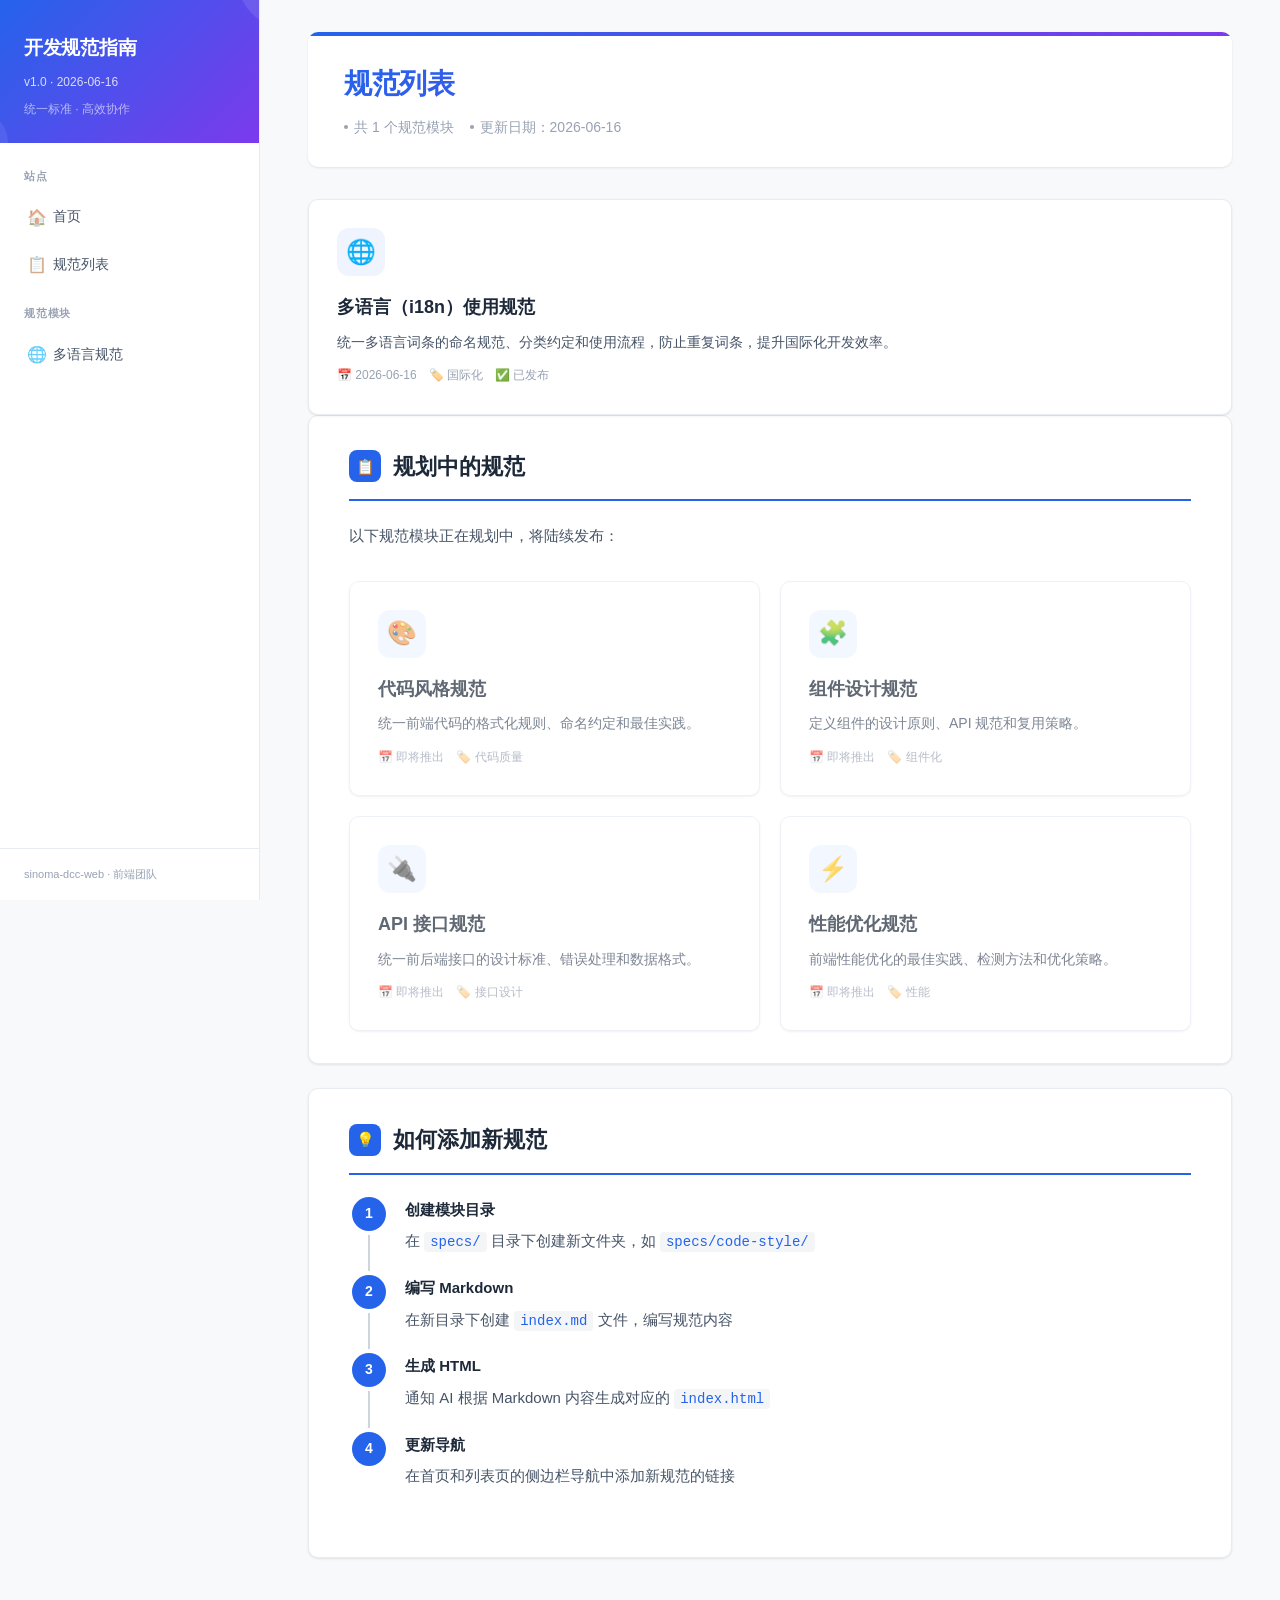
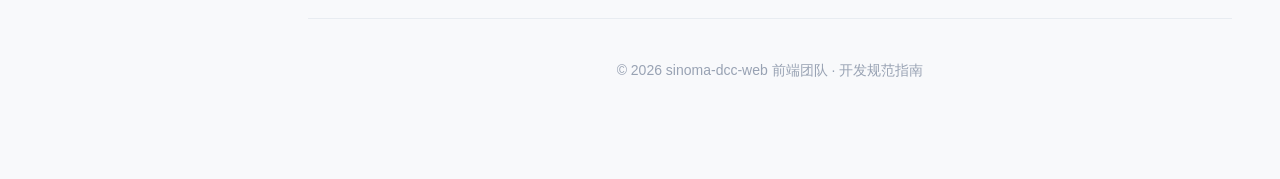
==== specs/index.html @ 853008f9 "feat: 创建静态网站结构，包含首页、规范列表和多语言规范页面 - 创建全局样式文件 assets/css/style.css - 创建全局脚本文件 assets/js/main.js - 创建首页" ====
<!DOCTYPE html>
<html lang="zh-CN">
<head>
<meta charset="UTF-8">
<meta name="viewport" content="width=device-width, initial-scale=1.0">
<title>规范列表 - 开发规范指南</title>
<link rel="stylesheet" href="../assets/css/style.css">
</head>
<body>

<div class="sidebar-toggle" onclick="toggleSidebar()" aria-label="Toggle menu">&#9776;</div>
<div class="sidebar-overlay" onclick="toggleSidebar()"></div>

<div class="layout">

  <aside class="sidebar">
    <div class="sidebar-header">
      <h1>开发规范指南</h1>
      <div class="version">v1.0 &middot; 2026-06-16</div>
      <div class="tagline">统一标准 · 高效协作</div>
    </div>
    <nav class="sidebar-nav">
      <div class="nav-group">站点</div>
      <a href="../index.html"><span class="icon">🏠</span>首页</a>
      <a href="index.html" class="active"><span class="icon">📋</span>规范列表</a>
      <div class="nav-group">规范模块</div>
      <a href="i18n/index.html"><span class="icon">🌐</span>多语言规范</a>
    </nav>
    <div class="sidebar-footer">
      sinoma-dcc-web &middot; 前端团队
    </div>
  </aside>

  <div class="main">
    <div class="content">

      <div class="page-header">
        <h2>规范列表</h2>
        <div class="meta">
          <span><span class="dot"></span>共 1 个规范模块</span>
          <span><span class="dot"></span>更新日期：2026-06-16</span>
        </div>
      </div>

      <div class="card-grid">
        <a href="i18n/index.html" class="card-item">
          <div class="card-icon">🌐</div>
          <div class="card-title">多语言（i18n）使用规范</div>
          <div class="card-desc">统一多语言词条的命名规范、分类约定和使用流程，防止重复词条，提升国际化开发效率。</div>
          <div class="card-meta">
            <span>📅 2026-06-16</span>
            <span>🏷️ 国际化</span>
            <span>✅ 已发布</span>
          </div>
        </a>
      </div>

      <div class="section">
        <h2><span class="num">📋</span>规划中的规范</h2>
        <p>以下规范模块正在规划中，将陆续发布：</p>
        <div class="card-grid">
          <div class="card-item" style="opacity: 0.7; pointer-events: none;">
            <div class="card-icon">🎨</div>
            <div class="card-title">代码风格规范</div>
            <div class="card-desc">统一前端代码的格式化规则、命名约定和最佳实践。</div>
            <div class="card-meta">
              <span>📅 即将推出</span>
              <span>🏷️ 代码质量</span>
            </div>
          </div>
          <div class="card-item" style="opacity: 0.7; pointer-events: none;">
            <div class="card-icon">🧩</div>
            <div class="card-title">组件设计规范</div>
            <div class="card-desc">定义组件的设计原则、API 规范和复用策略。</div>
            <div class="card-meta">
              <span>📅 即将推出</span>
              <span>🏷️ 组件化</span>
            </div>
          </div>
          <div class="card-item" style="opacity: 0.7; pointer-events: none;">
            <div class="card-icon">🔌</div>
            <div class="card-title">API 接口规范</div>
            <div class="card-desc">统一前后端接口的设计标准、错误处理和数据格式。</div>
            <div class="card-meta">
              <span>📅 即将推出</span>
              <span>🏷️ 接口设计</span>
            </div>
          </div>
          <div class="card-item" style="opacity: 0.7; pointer-events: none;">
            <div class="card-icon">⚡</div>
            <div class="card-title">性能优化规范</div>
            <div class="card-desc">前端性能优化的最佳实践、检测方法和优化策略。</div>
            <div class="card-meta">
              <span>📅 即将推出</span>
              <span>🏷️ 性能</span>
            </div>
          </div>
        </div>
      </div>

      <div class="section">
        <h2><span class="num">💡</span>如何添加新规范</h2>
        <div class="flow">
          <div class="flow-step">
            <div class="flow-num"><div class="circle">1</div><div class="line"></div></div>
            <div class="flow-content">
              <div class="title">创建模块目录</div>
              <p>在 <code>specs/</code> 目录下创建新文件夹，如 <code>specs/code-style/</code></p>
            </div>
          </div>
          <div class="flow-step">
            <div class="flow-num"><div class="circle">2</div><div class="line"></div></div>
            <div class="flow-content">
              <div class="title">编写 Markdown</div>
              <p>在新目录下创建 <code>index.md</code> 文件，编写规范内容</p>
            </div>
          </div>
          <div class="flow-step">
            <div class="flow-num"><div class="circle">3</div><div class="line"></div></div>
            <div class="flow-content">
              <div class="title">生成 HTML</div>
              <p>通知 AI 根据 Markdown 内容生成对应的 <code>index.html</code></p>
            </div>
          </div>
          <div class="flow-step">
            <div class="flow-num"><div class="circle">4</div></div>
            <div class="flow-content">
              <div class="title">更新导航</div>
              <p>在首页和列表页的侧边栏导航中添加新规范的链接</p>
            </div>
          </div>
        </div>
      </div>

      <div class="site-footer">
        <p>© 2026 sinoma-dcc-web 前端团队 · 开发规范指南</p>
      </div>

    </div>
  </div>

</div>

<button class="back-top" id="backTop" onclick="window.scrollTo({top:0})" aria-label="Back to top">&#8593;</button>

<script src="../assets/js/main.js"></script>
</body>
</html>
---- assets/css/style.css ----
:root {
  --bg: #f8f9fb;
  --card: #fff;
  --border: #e8ecf1;
  --text: #1d2939;
  --text2: #475467;
  --text3: #98a2b3;
  --accent: #2563eb;
  --accent-light: #eff4ff;
  --green: #12b76a;
  --green-light: #ecfdf3;
  --red: #f04438;
  --red-light: #fef3f2;
  --orange: #f79009;
  --orange-light: #fffaeb;
  --purple: #9e77ed;
  --purple-light: #f4ebff;
  --code-bg: #f4f5f7;
  --shadow: 0 1px 3px rgba(0,0,0,.06), 0 1px 2px rgba(0,0,0,.04);
  --radius: 10px;
  --sidebar-w: 260px;
}

* { margin:0; padding:0; box-sizing:border-box; }
html { scroll-behavior: smooth; scroll-padding-top: 24px; }
body {
  font-family: -apple-system, BlinkMacSystemFont, "Segoe UI", "PingFang SC", "Hiragino Sans GB", "Microsoft YaHei", sans-serif;
  background: var(--bg);
  color: var(--text);
  line-height: 1.7;
  -webkit-font-smoothing: antialiased;
}

.layout {
  display: flex;
  min-height: 100vh;
}

.sidebar {
  width: var(--sidebar-w);
  position: fixed;
  top: 0;
  left: 0;
  bottom: 0;
  background: #fff;
  border-right: 1px solid var(--border);
  display: flex;
  flex-direction: column;
  z-index: 100;
  transition: transform .25s ease;
}
.sidebar-header {
  padding: 32px 24px 24px;
  border-bottom: none;
  background: linear-gradient(135deg, #2563eb 0%, #7c3aed 100%);
  color: #fff;
  position: relative;
  overflow: hidden;
}
.sidebar-header::after {
  content: '';
  position: absolute;
  top: -50%;
  right: -30%;
  width: 100px;
  height: 100px;
  border-radius: 50%;
  background: rgba(255,255,255,.1);
}
.sidebar-header::before {
  content: '';
  position: absolute;
  bottom: -20%;
  left: -20%;
  width: 60px;
  height: 60px;
  border-radius: 50%;
  background: rgba(255,255,255,.08);
}
.sidebar-header h1 {
  font-size: 19px;
  font-weight: 700;
  margin-bottom: 8px;
  letter-spacing: -.3px;
  position: relative;
  z-index: 1;
}
.sidebar-header .version {
  font-size: 12px;
  opacity: .8;
  position: relative;
  z-index: 1;
}
.sidebar-header .tagline {
  font-size: 12px;
  opacity: .6;
  margin-top: 6px;
  position: relative;
  z-index: 1;
}
.sidebar-nav {
  flex: 1;
  overflow-y: auto;
  padding: 8px 0;
}
.sidebar-nav::-webkit-scrollbar { width: 4px; }
.sidebar-nav::-webkit-scrollbar-thumb { background: #d0d5dd; border-radius: 4px; }
.sidebar-nav a {
  display: flex;
  align-items: center;
  padding: 10px 24px;
  font-size: 14px;
  color: var(--text2);
  text-decoration: none;
  border-left: 3px solid transparent;
  transition: all .15s ease;
  gap: 8px;
}
.sidebar-nav a:hover {
  color: var(--accent);
  background: var(--accent-light);
}
.sidebar-nav a.active {
  color: var(--accent);
  font-weight: 600;
  border-left-color: var(--accent);
  background: var(--accent-light);
}
.sidebar-nav .nav-group {
  font-size: 11px;
  font-weight: 700;
  text-transform: uppercase;
  letter-spacing: .8px;
  color: var(--text3);
  padding: 16px 24px 8px;
}
.sidebar-nav a.sub {
  padding-left: 40px;
  font-size: 13px;
}
.sidebar-nav .icon {
  font-size: 16px;
  opacity: .6;
  width: 18px;
  text-align: center;
  flex-shrink: 0;
}
.sidebar-footer {
  padding: 16px 24px;
  border-top: 1px solid var(--border);
  font-size: 11px;
  color: var(--text3);
}

.sidebar-toggle {
  display: none;
  position: fixed;
  top: 12px;
  left: 12px;
  z-index: 200;
  width: 40px;
  height: 40px;
  border-radius: 10px;
  background: #fff;
  border: 1px solid var(--border);
  box-shadow: var(--shadow);
  cursor: pointer;
  align-items: center;
  justify-content: center;
  font-size: 20px;
  color: var(--text2);
}
.sidebar-overlay {
  display: none;
  position: fixed;
  inset: 0;
  background: rgba(0,0,0,.3);
  z-index: 90;
}

.main {
  flex: 1;
  margin-left: var(--sidebar-w);
  min-width: 0;
}
.content {
  padding: 32px 48px 60px;
}

.page-header {
  padding: 28px 0 24px;
  margin-bottom: 28px;
  border-bottom: none;
  background: var(--card);
  border-radius: var(--radius);
  padding: 28px 36px;
  box-shadow: var(--shadow);
  position: relative;
  overflow: hidden;
}
.page-header::before {
  content: '';
  position: absolute;
  top: 0;
  left: 0;
  right: 0;
  height: 4px;
  background: linear-gradient(90deg, #2563eb, #7c3aed);
  border-radius: var(--radius) var(--radius) 0 0;
}
.page-header h2 {
  font-size: 28px;
  font-weight: 800;
  letter-spacing: -.5px;
  margin-bottom: 8px;
  background: linear-gradient(135deg, #2563eb, #7c3aed);
  -webkit-background-clip: text;
  -webkit-text-fill-color: transparent;
  background-clip: text;
}
.page-header .meta {
  font-size: 14px;
  color: var(--text3);
  display: flex;
  flex-wrap: wrap;
  gap: 4px 16px;
}
.page-header .meta span {
  display: flex;
  align-items: center;
  gap: 6px;
}
.page-header .meta .dot {
  width: 4px;
  height: 4px;
  border-radius: 50%;
  background: var(--text3);
}
.page-header .actions {
  position: absolute;
  right: 36px;
  top: 50%;
  transform: translateY(-50%);
  display: flex;
  gap: 8px;
}

.section {
  background: var(--card);
  border: 1px solid var(--border);
  border-radius: var(--radius);
  padding: 32px 40px;
  margin-bottom: 24px;
  box-shadow: var(--shadow);
}
.section h2 {
  font-size: 22px;
  font-weight: 700;
  color: var(--text);
  margin-bottom: 22px;
  padding-bottom: 14px;
  border-bottom: 2px solid var(--accent);
  display: flex;
  align-items: center;
  gap: 12px;
}
.section h2 .num {
  display: inline-flex;
  align-items: center;
  justify-content: center;
  width: 32px;
  height: 32px;
  border-radius: 8px;
  background: var(--accent);
  color: #fff;
  font-size: 15px;
  font-weight: 700;
  flex-shrink: 0;
}
.section h3 {
  font-size: 18px;
  font-weight: 600;
  color: var(--text);
  margin: 24px 0 12px;
  padding-left: 12px;
  border-left: 3px solid var(--accent);
}
.section h4 {
  font-size: 15px;
  font-weight: 600;
  color: var(--text2);
  margin: 16px 0 8px;
}
.section p, .section li { font-size: 15px; color: var(--text2); }
.section p { margin-bottom: 12px; }
.section ul, .section ol { padding-left: 20px; margin-bottom: 12px; }
.section li { margin-bottom: 4px; }

pre {
  background: var(--code-bg);
  border: 1px solid var(--border);
  border-radius: 8px;
  padding: 18px 24px;
  font-size: 14px;
  font-family: "SF Mono", "Fira Code", "Cascadia Code", Consolas, monospace;
  line-height: 1.8;
  overflow-x: auto;
  margin-bottom: 16px;
  color: var(--text2);
}
code {
  background: var(--code-bg);
  padding: 2px 6px;
  border-radius: 4px;
  font-size: 14px;
  font-family: "SF Mono", "Fira Code", "Cascadia Code", Consolas, monospace;
  color: var(--accent);
}
pre code { background: none; padding: 0; color: var(--text2); }

.table-wrap { overflow-x: auto; margin-bottom: 16px; }
table {
  width: 100%;
  border-collapse: collapse;
  font-size: 14px;
}
th {
  background: var(--accent-light);
  color: var(--accent);
  font-weight: 600;
  text-align: left;
  padding: 12px 18px;
  white-space: nowrap;
  border-bottom: 2px solid var(--accent);
  font-size: 13px;
  text-transform: uppercase;
  letter-spacing: .3px;
}
td {
  padding: 11px 18px;
  border-bottom: 1px solid var(--border);
  color: var(--text2);
  vertical-align: top;
}
tr:last-child td { border-bottom: none; }
tr:hover td { background: #f8fafc; }
td code { font-size: 13px; }

.callout {
  border-radius: 8px;
  padding: 16px 20px;
  margin-bottom: 16px;
  font-size: 14px;
  display: flex;
  gap: 12px;
  align-items: flex-start;
}
.callout-icon { font-size: 18px; flex-shrink: 0; line-height: 1.7; }
.callout-blue { background: var(--accent-light); color: var(--accent); border: 1px solid #bfdbfe; }
.callout-green { background: var(--green-light); color: #054f31; border: 1px solid #a7f3d0; }
.callout-red { background: var(--red-light); color: #7a271a; border: 1px solid #fecaca; }
.callout-orange { background: var(--orange-light); color: #7a2e0e; border: 1px solid #fed7aa; }
.callout-purple { background: var(--purple-light); color: #4a1d96; border: 1px solid #d6bbfb; }

.badge {
  display: inline-flex;
  align-items: center;
  font-size: 12px;
  font-weight: 600;
  padding: 3px 10px;
  border-radius: 4px;
  vertical-align: middle;
}
.badge-blue { background: var(--accent-light); color: var(--accent); }
.badge-green { background: var(--green-light); color: var(--green); }
.badge-red { background: var(--red-light); color: var(--red); }
.badge-orange { background: var(--orange-light); color: var(--orange); }

.example {
  display: flex;
  gap: 16px;
  margin-bottom: 12px;
}
.example-col {
  flex: 1;
  min-width: 0;
}
.example-label {
  font-size: 12px;
  font-weight: 700;
  text-transform: uppercase;
  letter-spacing: .5px;
  margin-bottom: 6px;
}
.example-label.good { color: var(--green); }
.example-label.bad { color: var(--red); }
.example pre { margin-bottom: 0; }

.flow {
  display: flex;
  flex-direction: column;
  gap: 0;
  margin-bottom: 16px;
}
.flow-step {
  display: flex;
  align-items: stretch;
  gap: 16px;
}
.flow-num {
  width: 40px;
  display: flex;
  flex-direction: column;
  align-items: center;
  flex-shrink: 0;
}
.flow-num .circle {
  width: 34px;
  height: 34px;
  border-radius: 50%;
  background: var(--accent);
  color: #fff;
  font-size: 14px;
  font-weight: 700;
  display: flex;
  align-items: center;
  justify-content: center;
  flex-shrink: 0;
}
.flow-num .line {
  flex: 1;
  width: 2px;
  background: #d0d5dd;
  margin: 4px 0;
}
.flow-content {
  flex: 1;
  padding-bottom: 20px;
}
.flow-content .title {
  font-size: 15px;
  font-weight: 600;
  color: var(--text);
  margin-bottom: 6px;
}
.flow-content p { margin-bottom: 0; }

.faq-item {
  border: 1px solid var(--border);
  border-radius: 8px;
  margin-bottom: 10px;
  overflow: hidden;
}
.faq-q {
  padding: 12px 16px;
  font-size: 15px;
  font-weight: 600;
  color: var(--text);
  background: #f8fafc;
  cursor: default;
  display: flex;
  gap: 8px;
}
.faq-q .q-mark {
  color: var(--accent);
  font-weight: 700;
  flex-shrink: 0;
  line-height: 1;
}
.faq-a {
  padding: 12px 16px 12px 36px;
  font-size: 14px;
  color: var(--text2);
  border-top: 1px solid var(--border);
}

.phase-tag {
  display: inline-block;
  font-size: 13px;
  font-weight: 600;
  padding: 3px 10px;
  border-radius: 4px;
}
.phase-now { background: var(--green-light); color: var(--green); }
.phase-soon { background: var(--orange-light); color: var(--orange); }
.phase-future { background: var(--purple-light); color: var(--purple); }

.arch {
  background: var(--code-bg);
  border: 1px solid var(--border);
  border-radius: 8px;
  padding: 24px;
  margin-bottom: 16px;
  text-align: center;
}
.arch-row {
  display: flex;
  align-items: center;
  justify-content: center;
  gap: 16px;
  margin-bottom: 8px;
}
.arch-box {
  background: var(--card);
  border: 2px solid var(--accent);
  border-radius: 8px;
  padding: 14px 32px;
  font-size: 15px;
  font-weight: 600;
  color: var(--accent);
  min-width: 160px;
}
.arch-detail {
  background: var(--card);
  border: 1px solid var(--border);
  border-radius: 6px;
  padding: 10px 20px;
  font-size: 13px;
  color: var(--text3);
}
.arch-arrow { color: var(--text3); font-size: 20px; }
.arch-label {
  font-size: 13px;
  color: var(--text3);
  background: var(--accent-light);
  padding: 2px 8px;
  border-radius: 4px;
}

.cat-list {
  display: flex;
  flex-wrap: wrap;
  gap: 6px 16px;
  margin-top: 12px;
  font-size: 14px;
  color: var(--text2);
  line-height: 2;
}
.cat-list code {
  font-size: 13px;
  color: var(--accent);
}

.decision {
  background: var(--code-bg);
  border: 1px solid var(--border);
  border-radius: 8px;
  padding: 20px 24px;
  margin-bottom: 16px;
  font-size: 15px;
}
.decision-row {
  display: flex;
  align-items: baseline;
  gap: 8px;
  margin-bottom: 6px;
}
.decision-if { color: var(--accent); font-weight: 600; white-space: nowrap; }
.decision-key {
  font-family: "SF Mono", "Fira Code", Consolas, monospace;
  font-size: 14px;
  background: var(--card);
  padding: 2px 8px;
  border-radius: 4px;
  border: 1px solid var(--border);
}

.back-top {
  position: fixed;
  right: 24px;
  bottom: 24px;
  width: 40px;
  height: 40px;
  border-radius: 50%;
  background: var(--accent);
  color: #fff;
  border: none;
  cursor: pointer;
  box-shadow: 0 2px 12px rgba(37,99,235,.3);
  display: flex;
  align-items: center;
  justify-content: center;
  font-size: 18px;
  opacity: 0;
  transform: translateY(10px);
  transition: all .2s ease;
  z-index: 50;
}
.back-top.visible { opacity: 1; transform: translateY(0); }
.back-top:hover { background: #1d4ed8; }

.card-grid {
  display: grid;
  grid-template-columns: repeat(auto-fit, minmax(280px, 1fr));
  gap: 20px;
  margin-top: 32px;
}
.card-item {
  background: var(--card);
  border: 1px solid var(--border);
  border-radius: var(--radius);
  padding: 28px;
  box-shadow: var(--shadow);
  transition: all .2s ease;
  text-decoration: none;
  color: inherit;
}
.card-item:hover {
  transform: translateY(-2px);
  box-shadow: 0 4px 12px rgba(0,0,0,.1);
  border-color: var(--accent);
}
.card-item .card-icon {
  width: 48px;
  height: 48px;
  border-radius: 12px;
  background: var(--accent-light);
  display: flex;
  align-items: center;
  justify-content: center;
  font-size: 24px;
  margin-bottom: 16px;
}
.card-item .card-title {
  font-size: 18px;
  font-weight: 700;
  color: var(--text);
  margin-bottom: 8px;
}
.card-item .card-desc {
  font-size: 14px;
  color: var(--text2);
  margin-bottom: 12px;
  line-height: 1.6;
}
.card-item .card-meta {
  display: flex;
  gap: 12px;
  font-size: 12px;
  color: var(--text3);
}
.card-item .card-meta span {
  display: flex;
  align-items: center;
  gap: 4px;
}

.site-footer {
  padding: 40px 0;
  margin-top: 60px;
  border-top: 1px solid var(--border);
  text-align: center;
}
.site-footer p {
  font-size: 14px;
  color: var(--text3);
}

@media (max-width: 900px) {
  .sidebar { transform: translateX(-100%); }
  .sidebar.open { transform: translateX(0); }
  .sidebar-overlay.open { display: block; }
  .sidebar-toggle { display: flex; }
  .main { margin-left: 0; }
  .content { padding: 24px 20px 60px; padding-top: 60px; }
  .card-grid { grid-template-columns: 1fr; }
}
@media (max-width: 640px) {
  .section { padding: 20px 16px; }
  .page-header h2 { font-size: 26px; }
  .example { flex-direction: column; }
}
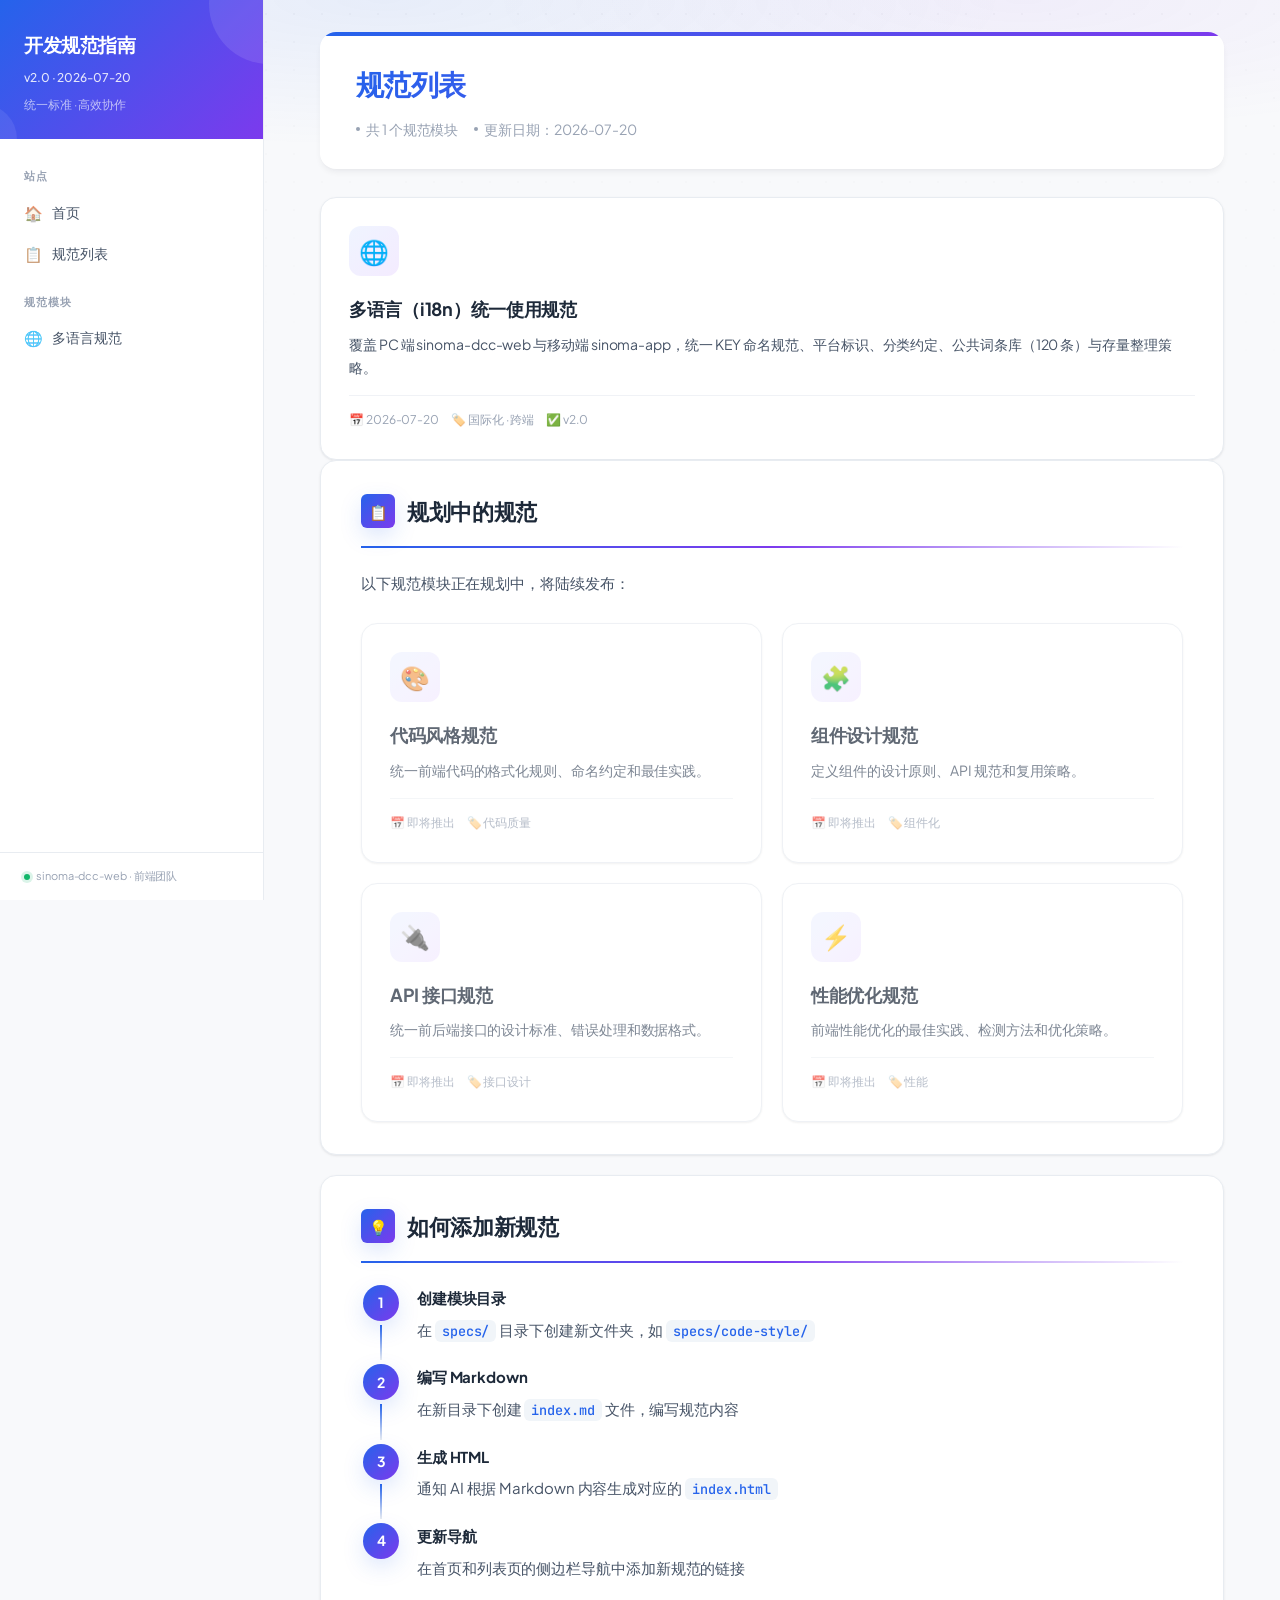
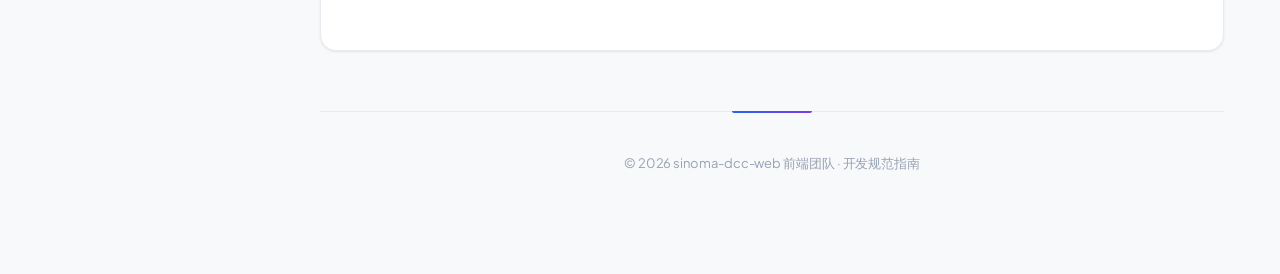
==== commit 78c091cb: "feat: i18n 规范升级到 v2.0，覆盖 PC 端与移动端 - 新增跨端 KEY 命名规范、平台标识对照、移动端模块命名  - 新增移动端专属词条库、uni-app 代码规范、存量迁移优先级 " ====
--- a/specs/index.html
+++ b/specs/index.html
@@ -16,7 +16,7 @@
   <aside class="sidebar">
     <div class="sidebar-header">
       <h1>开发规范指南</h1>
-      <div class="version">v1.0 &middot; 2026-06-16</div>
+      <div class="version">v2.0 &middot; 2026-07-20</div>
       <div class="tagline">统一标准 · 高效协作</div>
     </div>
     <nav class="sidebar-nav">
@@ -38,19 +38,19 @@
         <h2>规范列表</h2>
         <div class="meta">
           <span><span class="dot"></span>共 1 个规范模块</span>
-          <span><span class="dot"></span>更新日期：2026-06-16</span>
+          <span><span class="dot"></span>更新日期：2026-07-20</span>
         </div>
       </div>
 
       <div class="card-grid">
         <a href="i18n/index.html" class="card-item">
           <div class="card-icon">🌐</div>
-          <div class="card-title">多语言（i18n）使用规范</div>
-          <div class="card-desc">统一多语言词条的命名规范、分类约定和使用流程，防止重复词条，提升国际化开发效率。</div>
+          <div class="card-title">多语言（i18n）统一使用规范</div>
+          <div class="card-desc">覆盖 PC 端 sinoma-dcc-web 与移动端 sinoma-app，统一 KEY 命名规范、平台标识、分类约定、公共词条库（120 条）与存量整理策略。</div>
           <div class="card-meta">
-            <span>📅 2026-06-16</span>
-            <span>🏷️ 国际化</span>
-            <span>✅ 已发布</span>
+            <span>📅 2026-07-20</span>
+            <span>🏷️ 国际化 · 跨端</span>
+            <span>✅ v2.0</span>
           </div>
         </a>
       </div>
--- a/assets/css/style.css
+++ b/assets/css/style.css
@@ -1,12 +1,23 @@
+/* ==========================================================================
+   开发规范指南 · 精致优化版
+   保持清爽亮色蓝紫渐变基调，提升字体、阴影、间距、微交互
+   ========================================================================== */
+
+@import url('https://fonts.googleapis.com/css2?family=Plus+Jakarta+Sans:wght@400;500;600;700;800&family=JetBrains+Mono:wght@400;500;600&display=swap');
+
 :root {
   --bg: #f8f9fb;
+  --bg-soft: #f1f3f7;
   --card: #fff;
   --border: #e8ecf1;
+  --border-soft: #f0f2f6;
   --text: #1d2939;
   --text2: #475467;
   --text3: #98a2b3;
   --accent: #2563eb;
+  --accent-2: #7c3aed;
   --accent-light: #eff4ff;
+  --accent-tint: #dbeafe;
   --green: #12b76a;
   --green-light: #ecfdf3;
   --red: #f04438;
@@ -15,27 +26,88 @@
   --orange-light: #fffaeb;
   --purple: #9e77ed;
   --purple-light: #f4ebff;
-  --code-bg: #f4f5f7;
-  --shadow: 0 1px 3px rgba(0,0,0,.06), 0 1px 2px rgba(0,0,0,.04);
-  --radius: 10px;
-  --sidebar-w: 260px;
+  --code-bg: #1e293b;
+  --code-fg: #e2e8f0;
+  --code-inline-bg: #f1f5f9;
+
+  /* 阴影系统（4 层精致）*/
+  --shadow-xs: 0 1px 2px rgba(15, 23, 42, 0.04);
+  --shadow-sm: 0 1px 3px rgba(15, 23, 42, 0.06), 0 1px 2px rgba(15, 23, 42, 0.04);
+  --shadow: 0 4px 6px -1px rgba(15, 23, 42, 0.06), 0 2px 4px -2px rgba(15, 23, 42, 0.04);
+  --shadow-md: 0 10px 15px -3px rgba(15, 23, 42, 0.08), 0 4px 6px -4px rgba(15, 23, 42, 0.04);
+  --shadow-lg: 0 20px 25px -5px rgba(15, 23, 42, 0.1), 0 8px 10px -6px rgba(15, 23, 42, 0.04);
+  --shadow-accent: 0 8px 24px -4px rgba(37, 99, 235, 0.25);
+  --shadow-purple: 0 8px 24px -4px rgba(124, 58, 237, 0.2);
+
+  /* 圆角分级 */
+  --r-sm: 6px;
+  --r: 10px;
+  --r-md: 12px;
+  --r-lg: 16px;
+  --radius: var(--r);
+  --sidebar-w: 264px;
+
+  /* 字体 */
+  --font: 'Plus Jakarta Sans', -apple-system, BlinkMacSystemFont, "Segoe UI", "PingFang SC", "Hiragino Sans GB", "Microsoft YaHei", sans-serif;
+  --font-mono: 'JetBrains Mono', "SF Mono", "Fira Code", Consolas, monospace;
 }
 
 * { margin:0; padding:0; box-sizing:border-box; }
 html { scroll-behavior: smooth; scroll-padding-top: 24px; }
 body {
-  font-family: -apple-system, BlinkMacSystemFont, "Segoe UI", "PingFang SC", "Hiragino Sans GB", "Microsoft YaHei", sans-serif;
+  font-family: var(--font);
   background: var(--bg);
   color: var(--text);
   line-height: 1.7;
   -webkit-font-smoothing: antialiased;
+  -moz-osx-font-smoothing: grayscale;
+  letter-spacing: -0.005em;
+  position: relative;
+  overflow-x: hidden;
+}
+
+/* 顶部柔和渐变光晕 */
+body::before {
+  content: '';
+  position: fixed;
+  top: 0;
+  left: 0;
+  right: 0;
+  height: 420px;
+  background:
+    radial-gradient(ellipse 70% 50% at 30% 0%, rgba(37, 99, 235, 0.08) 0%, transparent 70%),
+    radial-gradient(ellipse 60% 45% at 80% 0%, rgba(124, 58, 237, 0.06) 0%, transparent 70%);
+  pointer-events: none;
+  z-index: 0;
+}
+
+/* 极淡网格点装饰 */
+body::after {
+  content: '';
+  position: fixed;
+  top: 0;
+  left: 0;
+  right: 0;
+  height: 420px;
+  background-image: radial-gradient(circle, rgba(15, 23, 42, 0.04) 1px, transparent 1px);
+  background-size: 28px 28px;
+  pointer-events: none;
+  z-index: 0;
+  mask-image: linear-gradient(to bottom, black, transparent);
+  -webkit-mask-image: linear-gradient(to bottom, black, transparent);
+  opacity: 0.6;
 }
 
 .layout {
   display: flex;
   min-height: 100vh;
-}
-
+  position: relative;
+  z-index: 1;
+}
+
+/* ==========================================================================
+   侧边栏
+   ========================================================================== */
 .sidebar {
   width: var(--sidebar-w);
   position: fixed;
@@ -47,10 +119,11 @@
   display: flex;
   flex-direction: column;
   z-index: 100;
-  transition: transform .25s ease;
-}
+  transition: transform .3s cubic-bezier(.4,0,.2,1);
+}
+
 .sidebar-header {
-  padding: 32px 24px 24px;
+  padding: 28px 24px 24px;
   border-bottom: none;
   background: linear-gradient(135deg, #2563eb 0%, #7c3aed 100%);
   color: #fff;
@@ -60,20 +133,20 @@
 .sidebar-header::after {
   content: '';
   position: absolute;
-  top: -50%;
-  right: -30%;
-  width: 100px;
-  height: 100px;
+  top: -40%;
+  right: -25%;
+  width: 120px;
+  height: 120px;
   border-radius: 50%;
   background: rgba(255,255,255,.1);
 }
 .sidebar-header::before {
   content: '';
   position: absolute;
-  bottom: -20%;
+  bottom: -25%;
   left: -20%;
-  width: 60px;
-  height: 60px;
+  width: 70px;
+  height: 70px;
   border-radius: 50%;
   background: rgba(255,255,255,.08);
 }
@@ -81,40 +154,51 @@
   font-size: 19px;
   font-weight: 700;
   margin-bottom: 8px;
-  letter-spacing: -.3px;
+  letter-spacing: -.02em;
   position: relative;
   z-index: 1;
 }
 .sidebar-header .version {
   font-size: 12px;
-  opacity: .8;
+  opacity: .85;
   position: relative;
   z-index: 1;
+  font-weight: 500;
 }
 .sidebar-header .tagline {
   font-size: 12px;
-  opacity: .6;
+  opacity: .65;
   margin-top: 6px;
   position: relative;
   z-index: 1;
 }
+
 .sidebar-nav {
   flex: 1;
   overflow-y: auto;
-  padding: 8px 0;
+  padding: 10px 12px;
 }
 .sidebar-nav::-webkit-scrollbar { width: 4px; }
 .sidebar-nav::-webkit-scrollbar-thumb { background: #d0d5dd; border-radius: 4px; }
+.sidebar-nav .nav-group {
+  font-size: 11px;
+  font-weight: 700;
+  text-transform: uppercase;
+  letter-spacing: .08em;
+  color: var(--text3);
+  padding: 18px 12px 6px;
+}
 .sidebar-nav a {
   display: flex;
   align-items: center;
-  padding: 10px 24px;
+  padding: 8px 12px;
   font-size: 14px;
   color: var(--text2);
   text-decoration: none;
-  border-left: 3px solid transparent;
+  border-radius: var(--r-sm);
   transition: all .15s ease;
-  gap: 8px;
+  gap: 10px;
+  font-weight: 500;
 }
 .sidebar-nav a:hover {
   color: var(--accent);
@@ -123,33 +207,49 @@
 .sidebar-nav a.active {
   color: var(--accent);
   font-weight: 600;
-  border-left-color: var(--accent);
   background: var(--accent-light);
-}
-.sidebar-nav .nav-group {
-  font-size: 11px;
-  font-weight: 700;
-  text-transform: uppercase;
-  letter-spacing: .8px;
+  box-shadow: var(--shadow-xs);
+}
+.sidebar-nav a.active::before {
+  content: '';
+  position: absolute;
+  left: -12px;
+  top: 50%;
+  transform: translateY(-50%);
+  width: 3px;
+  height: 18px;
+  background: linear-gradient(180deg, var(--accent), var(--accent-2));
+  border-radius: 0 2px 2px 0;
+}
+.sidebar-nav a { position: relative; }
+.sidebar-nav a.sub {
+  padding-left: 32px;
+  font-size: 13px;
   color: var(--text3);
-  padding: 16px 24px 8px;
-}
-.sidebar-nav a.sub {
-  padding-left: 40px;
-  font-size: 13px;
 }
 .sidebar-nav .icon {
-  font-size: 16px;
-  opacity: .6;
+  font-size: 15px;
+  opacity: .7;
   width: 18px;
   text-align: center;
   flex-shrink: 0;
 }
 .sidebar-footer {
-  padding: 16px 24px;
+  padding: 14px 24px;
   border-top: 1px solid var(--border);
   font-size: 11px;
   color: var(--text3);
+  display: flex;
+  align-items: center;
+  gap: 6px;
+}
+.sidebar-footer::before {
+  content: '';
+  width: 6px;
+  height: 6px;
+  background: var(--green);
+  border-radius: 50%;
+  box-shadow: 0 0 0 3px rgba(18, 183, 106, 0.15);
 }
 
 .sidebar-toggle {
@@ -160,7 +260,7 @@
   z-index: 200;
   width: 40px;
   height: 40px;
-  border-radius: 10px;
+  border-radius: var(--r);
   background: #fff;
   border: 1px solid var(--border);
   box-shadow: var(--shadow);
@@ -174,25 +274,196 @@
   display: none;
   position: fixed;
   inset: 0;
-  background: rgba(0,0,0,.3);
+  background: rgba(15, 23, 42, .35);
   z-index: 90;
-}
-
+  backdrop-filter: blur(2px);
+}
+
+/* ==========================================================================
+   主内容区
+   ========================================================================== */
 .main {
   flex: 1;
   margin-left: var(--sidebar-w);
   min-width: 0;
 }
 .content {
-  padding: 32px 48px 60px;
-}
-
+  padding: 32px 56px 60px;
+  width: 100%;
+}
+
+/* ==========================================================================
+   英雄区（首页专用）
+   ========================================================================== */
+.hero {
+  background: var(--card);
+  border-radius: var(--r-lg);
+  padding: 48px 44px;
+  margin-bottom: 28px;
+  box-shadow: var(--shadow);
+  position: relative;
+  overflow: hidden;
+}
+.hero::before {
+  content: '';
+  position: absolute;
+  top: 0;
+  left: 0;
+  right: 0;
+  height: 4px;
+  background: linear-gradient(90deg, #2563eb, #7c3aed, #9e77ed);
+}
+.hero::after {
+  content: '';
+  position: absolute;
+  top: -60%;
+  right: -20%;
+  width: 400px;
+  height: 400px;
+  background: radial-gradient(circle, rgba(124, 58, 237, 0.08) 0%, transparent 60%);
+  pointer-events: none;
+}
+.hero-eyebrow {
+  display: inline-flex;
+  align-items: center;
+  gap: 8px;
+  padding: 5px 12px 5px 10px;
+  background: var(--accent-light);
+  border: 1px solid var(--accent-tint);
+  border-radius: 100px;
+  font-size: 12.5px;
+  font-weight: 600;
+  color: var(--accent);
+  margin-bottom: 24px;
+}
+.hero-eyebrow .dot {
+  width: 7px;
+  height: 7px;
+  background: var(--green);
+  border-radius: 50%;
+  box-shadow: 0 0 0 3px rgba(18, 183, 106, 0.2);
+  animation: pulse 2.4s ease-in-out infinite;
+}
+@keyframes pulse {
+  0%, 100% { box-shadow: 0 0 0 3px rgba(18, 183, 106, 0.2); }
+  50% { box-shadow: 0 0 0 6px rgba(18, 183, 106, 0.1); }
+}
+.hero h1 {
+  font-size: 44px;
+  font-weight: 800;
+  line-height: 1.12;
+  letter-spacing: -.025em;
+  margin-bottom: 18px;
+  position: relative;
+  z-index: 1;
+}
+.hero h1 .grad {
+  background: linear-gradient(135deg, #2563eb 0%, #7c3aed 100%);
+  -webkit-background-clip: text;
+  -webkit-text-fill-color: transparent;
+  background-clip: text;
+}
+.hero p {
+  font-size: 16px;
+  color: var(--text2);
+  line-height: 1.7;
+  max-width: 580px;
+  margin-bottom: 28px;
+  position: relative;
+  z-index: 1;
+}
+.hero-actions {
+  display: flex;
+  gap: 12px;
+  flex-wrap: wrap;
+  position: relative;
+  z-index: 1;
+}
+.btn {
+  display: inline-flex;
+  align-items: center;
+  gap: 8px;
+  padding: 11px 22px;
+  border-radius: var(--r);
+  font-size: 14px;
+  font-weight: 600;
+  text-decoration: none;
+  border: none;
+  cursor: pointer;
+  transition: all .2s ease;
+}
+.btn-primary {
+  background: linear-gradient(135deg, #2563eb 0%, #7c3aed 100%);
+  color: #fff;
+  box-shadow: var(--shadow-accent);
+}
+.btn-primary:hover {
+  transform: translateY(-2px);
+  box-shadow: 0 12px 28px -4px rgba(37, 99, 235, 0.35);
+}
+.btn-ghost {
+  background: var(--card);
+  color: var(--text);
+  border: 1px solid var(--border);
+  box-shadow: var(--shadow-xs);
+}
+.btn-ghost:hover {
+  border-color: var(--accent);
+  color: var(--accent);
+  transform: translateY(-2px);
+}
+
+/* ==========================================================================
+   统计带
+   ========================================================================== */
+.stats-strip {
+  display: grid;
+  grid-template-columns: repeat(auto-fit, minmax(150px, 1fr));
+  margin-bottom: 28px;
+  background: var(--card);
+  border-radius: var(--r-lg);
+  overflow: hidden;
+  box-shadow: var(--shadow);
+  border: 1px solid var(--border-soft);
+}
+.stat-cell {
+  padding: 22px 24px;
+  border-right: 1px solid var(--border-soft);
+  position: relative;
+  transition: background .15s ease;
+}
+.stat-cell:hover { background: var(--bg-soft); }
+.stat-cell:last-child { border-right: none; }
+.stat-num {
+  font-size: 30px;
+  font-weight: 800;
+  line-height: 1;
+  letter-spacing: -.02em;
+  display: block;
+  margin-bottom: 6px;
+}
+.stat-num .grad {
+  background: linear-gradient(135deg, #2563eb 0%, #7c3aed 100%);
+  -webkit-background-clip: text;
+  -webkit-text-fill-color: transparent;
+  background-clip: text;
+}
+.stat-label {
+  font-size: 12px;
+  color: var(--text3);
+  font-weight: 500;
+  letter-spacing: .01em;
+}
+
+/* ==========================================================================
+   页面头部
+   ========================================================================== */
 .page-header {
   padding: 28px 0 24px;
   margin-bottom: 28px;
   border-bottom: none;
   background: var(--card);
-  border-radius: var(--radius);
+  border-radius: var(--r-lg);
   padding: 28px 36px;
   box-shadow: var(--shadow);
   position: relative;
@@ -206,13 +477,13 @@
   right: 0;
   height: 4px;
   background: linear-gradient(90deg, #2563eb, #7c3aed);
-  border-radius: var(--radius) var(--radius) 0 0;
+  border-radius: var(--r-lg) var(--r-lg) 0 0;
 }
 .page-header h2 {
   font-size: 28px;
   font-weight: 800;
-  letter-spacing: -.5px;
-  margin-bottom: 8px;
+  letter-spacing: -.02em;
+  margin-bottom: 10px;
   background: linear-gradient(135deg, #2563eb, #7c3aed);
   -webkit-background-clip: text;
   -webkit-text-fill-color: transparent;
@@ -245,130 +516,164 @@
   gap: 8px;
 }
 
+/* ==========================================================================
+   Section
+   ========================================================================== */
 .section {
   background: var(--card);
   border: 1px solid var(--border);
-  border-radius: var(--radius);
+  border-radius: var(--r-lg);
   padding: 32px 40px;
-  margin-bottom: 24px;
+  margin-bottom: 20px;
+  box-shadow: var(--shadow-sm);
+  transition: box-shadow .2s ease, border-color .2s ease;
+}
+.section:hover {
   box-shadow: var(--shadow);
+  border-color: var(--border);
 }
 .section h2 {
   font-size: 22px;
   font-weight: 700;
   color: var(--text);
   margin-bottom: 22px;
-  padding-bottom: 14px;
-  border-bottom: 2px solid var(--accent);
+  padding-bottom: 16px;
+  border-bottom: 2px solid;
+  border-image: linear-gradient(90deg, var(--accent), var(--accent-2), transparent) 1;
   display: flex;
   align-items: center;
   gap: 12px;
+  letter-spacing: -.015em;
 }
 .section h2 .num {
   display: inline-flex;
   align-items: center;
   justify-content: center;
-  width: 32px;
-  height: 32px;
-  border-radius: 8px;
-  background: var(--accent);
+  width: 34px;
+  height: 34px;
+  border-radius: var(--r-sm);
+  background: linear-gradient(135deg, #2563eb 0%, #7c3aed 100%);
   color: #fff;
   font-size: 15px;
   font-weight: 700;
   flex-shrink: 0;
+  box-shadow: var(--shadow-accent);
 }
 .section h3 {
   font-size: 18px;
-  font-weight: 600;
+  font-weight: 700;
   color: var(--text);
   margin: 24px 0 12px;
-  padding-left: 12px;
-  border-left: 3px solid var(--accent);
+  padding-left: 14px;
+  border-left: 3px solid;
+  border-image: linear-gradient(180deg, var(--accent), var(--accent-2)) 1;
+  letter-spacing: -.01em;
 }
 .section h4 {
-  font-size: 15px;
-  font-weight: 600;
-  color: var(--text2);
-  margin: 16px 0 8px;
+  font-size: 14px;
+  font-weight: 700;
+  color: var(--accent);
+  margin: 18px 0 8px;
+  text-transform: uppercase;
+  letter-spacing: .04em;
 }
 .section p, .section li { font-size: 15px; color: var(--text2); }
 .section p { margin-bottom: 12px; }
-.section ul, .section ol { padding-left: 20px; margin-bottom: 12px; }
-.section li { margin-bottom: 4px; }
-
+.section strong { color: var(--text); font-weight: 600; }
+.section ul, .section ol { padding-left: 22px; margin-bottom: 12px; }
+.section li { margin-bottom: 5px; }
+.section li::marker { color: var(--accent); }
+
+/* ==========================================================================
+   代码块 —— 深色终端
+   ========================================================================== */
 pre {
   background: var(--code-bg);
-  border: 1px solid var(--border);
-  border-radius: 8px;
-  padding: 18px 24px;
-  font-size: 14px;
-  font-family: "SF Mono", "Fira Code", "Cascadia Code", Consolas, monospace;
+  border: 1px solid #334155;
+  border-radius: var(--r-md);
+  padding: 20px 24px;
+  font-size: 13.5px;
+  font-family: var(--font-mono);
   line-height: 1.8;
   overflow-x: auto;
   margin-bottom: 16px;
-  color: var(--text2);
+  color: var(--code-fg);
+  position: relative;
+  box-shadow: var(--shadow-md);
 }
 code {
-  background: var(--code-bg);
-  padding: 2px 6px;
-  border-radius: 4px;
-  font-size: 14px;
-  font-family: "SF Mono", "Fira Code", "Cascadia Code", Consolas, monospace;
-  color: var(--accent);
-}
-pre code { background: none; padding: 0; color: var(--text2); }
-
-.table-wrap { overflow-x: auto; margin-bottom: 16px; }
+  background: var(--code-inline-bg);
+  padding: 2px 7px;
+  border-radius: var(--r-sm);
+  font-size: 13.5px;
+  font-family: var(--font-mono);
+  color: var(--accent);
+  font-weight: 500;
+}
+pre code { background: none; padding: 0; color: var(--code-fg); font-weight: 400; }
+
+/* ==========================================================================
+   表格
+   ========================================================================== */
+.table-wrap { overflow-x: auto; margin-bottom: 16px; border-radius: var(--r-md); border: 1px solid var(--border); }
 table {
   width: 100%;
   border-collapse: collapse;
   font-size: 14px;
+  background: var(--card);
 }
 th {
   background: var(--accent-light);
   color: var(--accent);
-  font-weight: 600;
+  font-weight: 700;
   text-align: left;
-  padding: 12px 18px;
+  padding: 13px 18px;
   white-space: nowrap;
   border-bottom: 2px solid var(--accent);
-  font-size: 13px;
+  font-size: 12px;
   text-transform: uppercase;
-  letter-spacing: .3px;
+  letter-spacing: .04em;
 }
 td {
-  padding: 11px 18px;
-  border-bottom: 1px solid var(--border);
+  padding: 12px 18px;
+  border-bottom: 1px solid var(--border-soft);
   color: var(--text2);
   vertical-align: top;
 }
 tr:last-child td { border-bottom: none; }
-tr:hover td { background: #f8fafc; }
+tr:hover td { background: var(--bg-soft); }
 td code { font-size: 13px; }
 
+/* ==========================================================================
+   Callout
+   ========================================================================== */
 .callout {
-  border-radius: 8px;
+  border-radius: var(--r-md);
   padding: 16px 20px;
   margin-bottom: 16px;
   font-size: 14px;
   display: flex;
   gap: 12px;
   align-items: flex-start;
+  border: 1px solid;
 }
 .callout-icon { font-size: 18px; flex-shrink: 0; line-height: 1.7; }
-.callout-blue { background: var(--accent-light); color: var(--accent); border: 1px solid #bfdbfe; }
-.callout-green { background: var(--green-light); color: #054f31; border: 1px solid #a7f3d0; }
-.callout-red { background: var(--red-light); color: #7a271a; border: 1px solid #fecaca; }
-.callout-orange { background: var(--orange-light); color: #7a2e0e; border: 1px solid #fed7aa; }
-.callout-purple { background: var(--purple-light); color: #4a1d96; border: 1px solid #d6bbfb; }
-
+.callout-blue { background: var(--accent-light); color: var(--accent); border-color: #bfdbfe; }
+.callout-green { background: var(--green-light); color: #054f31; border-color: #a7f3d0; }
+.callout-red { background: var(--red-light); color: #7a271a; border-color: #fecaca; }
+.callout-orange { background: var(--orange-light); color: #7a2e0e; border-color: #fed7aa; }
+.callout-purple { background: var(--purple-light); color: #4a1d96; border-color: #d6bbfb; }
+
+/* ==========================================================================
+   徽章
+   ========================================================================== */
 .badge {
   display: inline-flex;
   align-items: center;
   font-size: 12px;
   font-weight: 600;
   padding: 3px 10px;
-  border-radius: 4px;
+  border-radius: 100px;
   vertical-align: middle;
 }
 .badge-blue { background: var(--accent-light); color: var(--accent); }
@@ -376,26 +681,34 @@
 .badge-red { background: var(--red-light); color: var(--red); }
 .badge-orange { background: var(--orange-light); color: var(--orange); }
 
+/* ==========================================================================
+   正反例对照
+   ========================================================================== */
 .example {
   display: flex;
   gap: 16px;
   margin-bottom: 12px;
 }
-.example-col {
-  flex: 1;
-  min-width: 0;
-}
+.example-col { flex: 1; min-width: 0; }
 .example-label {
   font-size: 12px;
   font-weight: 700;
   text-transform: uppercase;
-  letter-spacing: .5px;
+  letter-spacing: .05em;
   margin-bottom: 6px;
+  display: inline-flex;
+  align-items: center;
+  gap: 4px;
 }
 .example-label.good { color: var(--green); }
 .example-label.bad { color: var(--red); }
+.example-label.good::before { content: '✓'; }
+.example-label.bad::before { content: '✗'; }
 .example pre { margin-bottom: 0; }
 
+/* ==========================================================================
+   流程步骤
+   ========================================================================== */
 .flow {
   display: flex;
   flex-direction: column;
@@ -415,10 +728,10 @@
   flex-shrink: 0;
 }
 .flow-num .circle {
-  width: 34px;
-  height: 34px;
+  width: 36px;
+  height: 36px;
   border-radius: 50%;
-  background: var(--accent);
+  background: linear-gradient(135deg, #2563eb 0%, #7c3aed 100%);
   color: #fff;
   font-size: 14px;
   font-weight: 700;
@@ -426,39 +739,47 @@
   align-items: center;
   justify-content: center;
   flex-shrink: 0;
+  box-shadow: var(--shadow-accent);
+  position: relative;
+  z-index: 1;
 }
 .flow-num .line {
   flex: 1;
   width: 2px;
-  background: #d0d5dd;
+  background: linear-gradient(180deg, var(--accent), var(--border));
   margin: 4px 0;
 }
-.flow-content {
-  flex: 1;
-  padding-bottom: 20px;
-}
+.flow-content { flex: 1; padding-bottom: 22px; }
 .flow-content .title {
+  font-size: 15px;
+  font-weight: 700;
+  color: var(--text);
+  margin-bottom: 6px;
+  letter-spacing: -.01em;
+}
+.flow-content p { margin-bottom: 0; }
+
+/* ==========================================================================
+   FAQ
+   ========================================================================== */
+.faq-item {
+  border: 1px solid var(--border);
+  border-radius: var(--r-md);
+  margin-bottom: 10px;
+  overflow: hidden;
+  background: var(--card);
+  transition: border-color .15s ease, box-shadow .15s ease;
+}
+.faq-item:hover { border-color: var(--accent-tint); box-shadow: var(--shadow-xs); }
+.faq-q {
+  padding: 13px 18px;
   font-size: 15px;
   font-weight: 600;
   color: var(--text);
-  margin-bottom: 6px;
-}
-.flow-content p { margin-bottom: 0; }
-
-.faq-item {
-  border: 1px solid var(--border);
-  border-radius: 8px;
-  margin-bottom: 10px;
-  overflow: hidden;
-}
-.faq-q {
-  padding: 12px 16px;
-  font-size: 15px;
-  font-weight: 600;
-  color: var(--text);
-  background: #f8fafc;
+  background: var(--bg-soft);
   cursor: default;
   display: flex;
+  align-items: center;
   gap: 8px;
 }
 .faq-q .q-mark {
@@ -468,27 +789,33 @@
   line-height: 1;
 }
 .faq-a {
-  padding: 12px 16px 12px 36px;
+  padding: 13px 18px 14px 38px;
   font-size: 14px;
   color: var(--text2);
-  border-top: 1px solid var(--border);
-}
-
+  border-top: 1px solid var(--border-soft);
+}
+
+/* ==========================================================================
+   阶段标签
+   ========================================================================== */
 .phase-tag {
   display: inline-block;
-  font-size: 13px;
+  font-size: 12px;
   font-weight: 600;
   padding: 3px 10px;
-  border-radius: 4px;
+  border-radius: 100px;
 }
 .phase-now { background: var(--green-light); color: var(--green); }
 .phase-soon { background: var(--orange-light); color: var(--orange); }
 .phase-future { background: var(--purple-light); color: var(--purple); }
 
+/* ==========================================================================
+   架构图
+   ========================================================================== */
 .arch {
-  background: var(--code-bg);
+  background: var(--bg-soft);
   border: 1px solid var(--border);
-  border-radius: 8px;
+  border-radius: var(--r-md);
   padding: 24px;
   margin-bottom: 16px;
   text-align: center;
@@ -502,49 +829,82 @@
 }
 .arch-box {
   background: var(--card);
-  border: 2px solid var(--accent);
-  border-radius: 8px;
+  border: 2px solid;
+  border-image: linear-gradient(135deg, var(--accent), var(--accent-2)) 1;
+  border-radius: var(--r);
   padding: 14px 32px;
   font-size: 15px;
-  font-weight: 600;
+  font-weight: 700;
   color: var(--accent);
   min-width: 160px;
+  box-shadow: var(--shadow-accent);
 }
 .arch-detail {
   background: var(--card);
   border: 1px solid var(--border);
-  border-radius: 6px;
+  border-radius: var(--r-sm);
   padding: 10px 20px;
   font-size: 13px;
   color: var(--text3);
 }
-.arch-arrow { color: var(--text3); font-size: 20px; }
+.arch-arrow { color: var(--accent); font-size: 20px; font-weight: 700; }
 .arch-label {
   font-size: 13px;
-  color: var(--text3);
+  color: var(--accent);
   background: var(--accent-light);
-  padding: 2px 8px;
-  border-radius: 4px;
-}
-
+  padding: 3px 10px;
+  border-radius: 100px;
+  font-weight: 600;
+}
+
+/* ==========================================================================
+   分类速查列表
+   ========================================================================== */
 .cat-list {
   display: flex;
   flex-wrap: wrap;
-  gap: 6px 16px;
+  gap: 8px;
   margin-top: 12px;
   font-size: 14px;
   color: var(--text2);
-  line-height: 2;
+  line-height: 1.5;
+}
+.cat-list a {
+  display: inline-flex;
+  align-items: center;
+  gap: 6px;
+  padding: 6px 14px;
+  border-radius: 100px;
+  background: var(--card);
+  border: 1px solid var(--border);
+  text-decoration: none;
+  color: var(--text2);
+  transition: all .15s ease;
+  font-size: 13.5px;
+}
+.cat-list a:hover {
+  border-color: var(--accent);
+  background: var(--accent-light);
+  color: var(--accent);
+  transform: translateY(-1px);
+  box-shadow: var(--shadow-sm);
 }
 .cat-list code {
-  font-size: 13px;
-  color: var(--accent);
-}
-
+  font-size: 12px;
+  color: var(--accent);
+  background: var(--accent-light);
+  padding: 1px 7px;
+  border-radius: 100px;
+  font-weight: 600;
+}
+
+/* ==========================================================================
+   决策树
+   ========================================================================== */
 .decision {
-  background: var(--code-bg);
+  background: var(--bg-soft);
   border: 1px solid var(--border);
-  border-radius: 8px;
+  border-radius: var(--r-md);
   padding: 20px 24px;
   margin-bottom: 16px;
   font-size: 15px;
@@ -557,87 +917,121 @@
 }
 .decision-if { color: var(--accent); font-weight: 600; white-space: nowrap; }
 .decision-key {
-  font-family: "SF Mono", "Fira Code", Consolas, monospace;
-  font-size: 14px;
-  background: var(--card);
-  padding: 2px 8px;
-  border-radius: 4px;
+  font-family: var(--font-mono);
+  font-size: 13.5px;
+  background: var(--card);
+  padding: 3px 8px;
+  border-radius: var(--r-sm);
   border: 1px solid var(--border);
-}
-
+  color: var(--accent);
+  font-weight: 500;
+}
+
+/* ==========================================================================
+   回到顶部
+   ========================================================================== */
 .back-top {
   position: fixed;
   right: 24px;
   bottom: 24px;
-  width: 40px;
-  height: 40px;
+  width: 44px;
+  height: 44px;
   border-radius: 50%;
-  background: var(--accent);
+  background: linear-gradient(135deg, #2563eb 0%, #7c3aed 100%);
   color: #fff;
   border: none;
   cursor: pointer;
-  box-shadow: 0 2px 12px rgba(37,99,235,.3);
+  box-shadow: var(--shadow-accent);
   display: flex;
   align-items: center;
   justify-content: center;
   font-size: 18px;
   opacity: 0;
-  transform: translateY(10px);
-  transition: all .2s ease;
+  transform: translateY(12px);
+  transition: all .25s cubic-bezier(.4,0,.2,1);
   z-index: 50;
 }
 .back-top.visible { opacity: 1; transform: translateY(0); }
-.back-top:hover { background: #1d4ed8; }
-
+.back-top:hover { transform: translateY(-2px); box-shadow: 0 12px 28px -4px rgba(37, 99, 235, 0.4); }
+
+/* ==========================================================================
+   卡片网格
+   ========================================================================== */
 .card-grid {
   display: grid;
   grid-template-columns: repeat(auto-fit, minmax(280px, 1fr));
   gap: 20px;
-  margin-top: 32px;
+  margin-top: 28px;
 }
 .card-item {
   background: var(--card);
   border: 1px solid var(--border);
-  border-radius: var(--radius);
+  border-radius: var(--r-lg);
   padding: 28px;
-  box-shadow: var(--shadow);
-  transition: all .2s ease;
+  box-shadow: var(--shadow-sm);
+  transition: all .25s cubic-bezier(.4,0,.2,1);
   text-decoration: none;
   color: inherit;
+  position: relative;
+  overflow: hidden;
+}
+.card-item::before {
+  content: '';
+  position: absolute;
+  top: 0;
+  left: 0;
+  right: 0;
+  height: 3px;
+  background: linear-gradient(90deg, var(--accent), var(--accent-2));
+  transform: scaleX(0);
+  transform-origin: left;
+  transition: transform .3s ease;
 }
 .card-item:hover {
-  transform: translateY(-2px);
-  box-shadow: 0 4px 12px rgba(0,0,0,.1);
-  border-color: var(--accent);
-}
+  transform: translateY(-4px);
+  box-shadow: var(--shadow-lg);
+  border-color: var(--accent-tint);
+}
+.card-item:hover::before { transform: scaleX(1); }
 .card-item .card-icon {
-  width: 48px;
-  height: 48px;
-  border-radius: 12px;
-  background: var(--accent-light);
+  width: 50px;
+  height: 50px;
+  border-radius: var(--r-md);
+  background: linear-gradient(135deg, var(--accent-light) 0%, var(--purple-light) 100%);
   display: flex;
   align-items: center;
   justify-content: center;
   font-size: 24px;
-  margin-bottom: 16px;
+  margin-bottom: 18px;
+  transition: all .25s ease;
+}
+.card-item:hover .card-icon {
+  background: linear-gradient(135deg, #2563eb 0%, #7c3aed 100%);
+  transform: scale(1.05) rotate(-3deg);
+  box-shadow: var(--shadow-accent);
 }
 .card-item .card-title {
   font-size: 18px;
   font-weight: 700;
   color: var(--text);
   margin-bottom: 8px;
+  letter-spacing: -.015em;
 }
 .card-item .card-desc {
   font-size: 14px;
   color: var(--text2);
-  margin-bottom: 12px;
-  line-height: 1.6;
+  margin-bottom: 16px;
+  line-height: 1.65;
+  flex: 1;
 }
 .card-item .card-meta {
   display: flex;
   gap: 12px;
   font-size: 12px;
   color: var(--text3);
+  padding-top: 14px;
+  border-top: 1px solid var(--border-soft);
+  flex-wrap: wrap;
 }
 .card-item .card-meta span {
   display: flex;
@@ -645,17 +1039,91 @@
   gap: 4px;
 }
 
+/* ==========================================================================
+   页脚
+   ========================================================================== */
 .site-footer {
   padding: 40px 0;
   margin-top: 60px;
   border-top: 1px solid var(--border);
   text-align: center;
+  position: relative;
+}
+.site-footer::before {
+  content: '';
+  position: absolute;
+  top: -1px;
+  left: 50%;
+  transform: translateX(-50%);
+  width: 80px;
+  height: 2px;
+  background: linear-gradient(90deg, var(--accent), var(--accent-2));
+  border-radius: 0 0 2px 2px;
 }
 .site-footer p {
-  font-size: 14px;
+  font-size: 13px;
   color: var(--text3);
 }
 
+/* ==========================================================================
+   搜索框
+   ========================================================================== */
+.search-box {
+  position: relative;
+  margin: 20px 0;
+}
+.search-box input {
+  width: 100%;
+  padding: 13px 18px;
+  font-size: 15px;
+  border: 1px solid var(--border);
+  border-radius: var(--r-md);
+  background: var(--card);
+  color: var(--text);
+  transition: all .2s ease;
+  outline: none;
+  font-family: var(--font);
+  box-shadow: var(--shadow-xs);
+}
+.search-box input:focus {
+  border-color: var(--accent);
+  box-shadow: 0 0 0 4px rgba(37, 99, 235, 0.1);
+}
+.search-box input::placeholder { color: var(--text3); }
+.search-stats {
+  font-size: 13px;
+  color: var(--text3);
+  margin-top: 8px;
+}
+
+/* ==========================================================================
+   动画
+   ========================================================================== */
+@keyframes fadeUp {
+  from { opacity: 0; transform: translateY(16px); }
+  to { opacity: 1; transform: translateY(0); }
+}
+.hero, .stats-strip, .section, .card-grid {
+  animation: fadeUp .6s cubic-bezier(.4,0,.2,1) both;
+}
+.stats-strip { animation-delay: .08s; }
+.section:nth-of-type(1) { animation-delay: .12s; }
+.section:nth-of-type(2) { animation-delay: .16s; }
+.section:nth-of-type(3) { animation-delay: .2s; }
+
+.reveal {
+  opacity: 0;
+  transform: translateY(20px);
+  transition: opacity .6s cubic-bezier(.4,0,.2,1), transform .6s cubic-bezier(.4,0,.2,1);
+}
+.reveal.visible {
+  opacity: 1;
+  transform: translateY(0);
+}
+
+/* ==========================================================================
+   响应式
+   ========================================================================== */
 @media (max-width: 900px) {
   .sidebar { transform: translateX(-100%); }
   .sidebar.open { transform: translateX(0); }
@@ -664,9 +1132,25 @@
   .main { margin-left: 0; }
   .content { padding: 24px 20px 60px; padding-top: 60px; }
   .card-grid { grid-template-columns: 1fr; }
+  .hero { padding: 32px 24px; }
+  .hero h1 { font-size: 32px; }
+  .stats-strip { grid-template-columns: 1fr 1fr; }
+  .stat-cell { border-right: none; border-bottom: 1px solid var(--border-soft); }
 }
 @media (max-width: 640px) {
-  .section { padding: 20px 16px; }
-  .page-header h2 { font-size: 26px; }
+  .section { padding: 24px 20px; }
+  .page-header h2 { font-size: 24px; }
   .example { flex-direction: column; }
-}+  .hero h1 { font-size: 28px; }
+}
+
+::selection { background: var(--accent); color: #fff; }
+:focus-visible { outline: 2px solid var(--accent); outline-offset: 2px; border-radius: var(--r-sm); }
+
+@media (prefers-reduced-motion: reduce) {
+  *, *::before, *::after {
+    animation-duration: 0.01ms !important;
+    transition-duration: 0.01ms !important;
+  }
+  html { scroll-behavior: auto; }
+}
